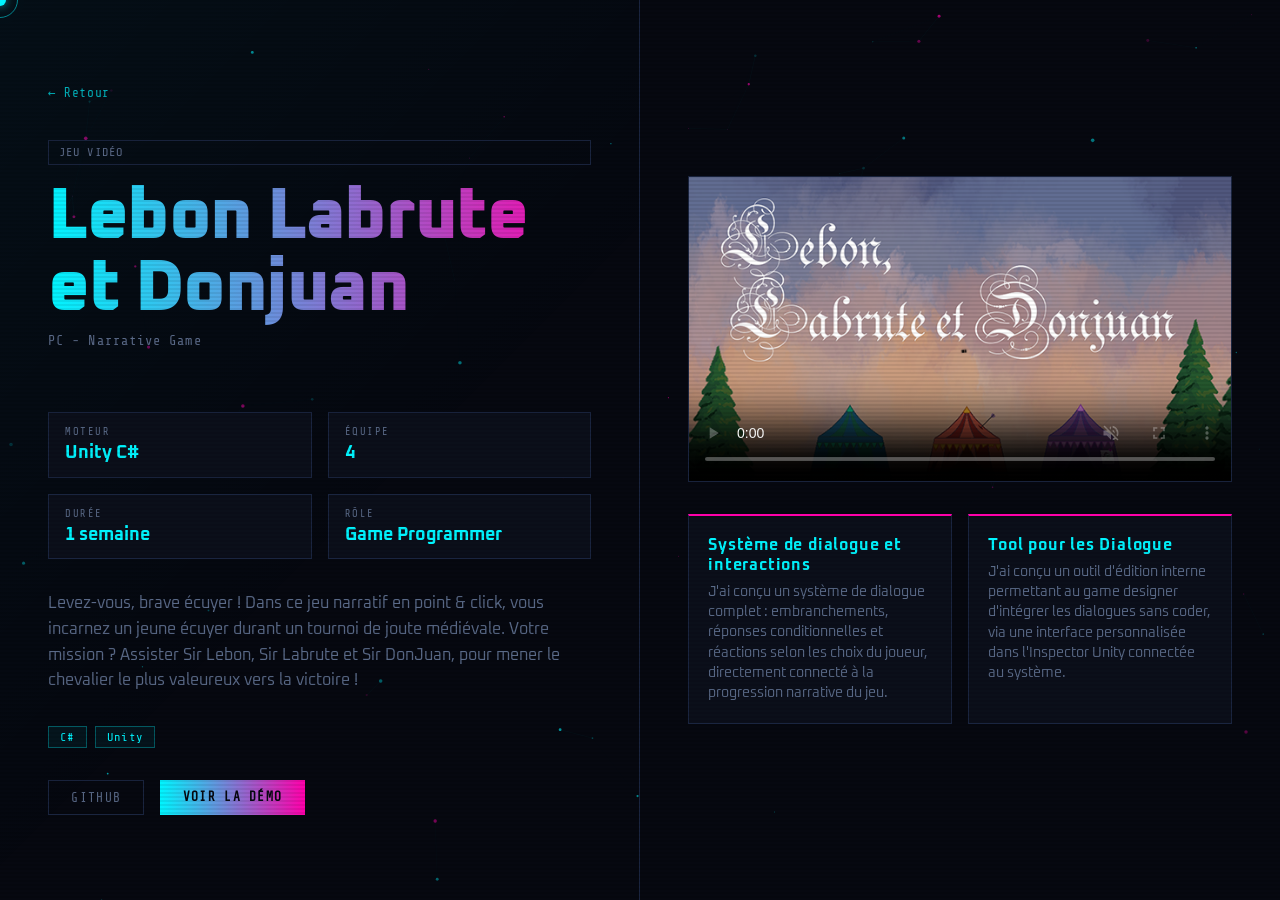
==== projects/bonBruteDonjuan.html @ 1b2c8c6f "Init portfolio repository" ====
<!DOCTYPE html>
<html lang="fr">
<head>
    <meta charset="UTF-8" />
    <meta name="viewport" content="width=device-width, initial-scale=1.0" />
    <title>Lebon Labrute et Donjuan - Narrative Game</title>
    <script src="../js/project.js" defer></script>
    <link href="https://fonts.googleapis.com/css2?family=Rajdhani:wght@300;400;600;700&family=Share+Tech+Mono&family=Oxanium:wght@400;700;800&display=swap" rel="stylesheet">
    <link rel="stylesheet" href="../css/project.css">
    <link rel="stylesheet" href="../css/style.css">
</head>
<body>
  <!-- Custom Cursor -->
  <div id="customCursor"></div>
  <div id="cursorTrail"></div>

  <!-- Particle Canvas -->
  <canvas id="bg-canvas"></canvas>

  <div class="project-layout">
    <!-- LEFT -->
    <aside class="project-left">
      <a href="../index.html" class="back-btn">← Retour</a>

      <span class="badge"><span>JEU VIDÉO</span></span>
      <h1>Lebon Labrute et Donjuan</h1>
      <p class="subtitle">PC - Narrative Game</p>

      <div class="meta">
        <div><span>MOTEUR</span><strong>Unity C#</strong></div>
        <div><span>ÉQUIPE</span><strong>4</strong></div>
        <div><span>DURÉE</span><strong>1 semaine</strong></div>
        <div><span>RÔLE</span><strong>Game Programmer</strong></div>
      </div>

      <p class="description">
        Levez-vous, brave écuyer ! Dans ce jeu narratif en point & click, vous incarnez un jeune écuyer durant un tournoi de joute médiévale. 
        Votre mission ? Assister Sir Lebon, Sir Labrute et Sir DonJuan, pour mener le chevalier le plus valeureux vers la victoire !
      </p>

      <div class="tags">
        <span>C#</span>
        <span>Unity</span>
      </div>

      <div class="links">
        <a href="https://github.com/Sayaka-Shen/LeBonLaBruteEtDonjuan">GitHub</a>
        <a href="https://exalt-ryu.itch.io/lebon-labrute-et-donjuan" class="primary">Voir la démo</a>
      </div>
    </aside>

    <!-- RIGHT -->
    <main class="project-right">
      <div class="preview-grid">
        <div class="preview-video">
          <video src="../assets/projects/bonBruteDonjuan/LeBonLaBruteDonjuan.mp4" poster="../assets/banners/BonBruteDonjuan_Banner.png" 
              controls preload="metadata" muted playsinline loop autoplay> 
              Votre navigateur ne supporte pas la balise vidéo.
          </video>
        </div>
      </div>

      <div class="contributions">
        <div>
          <h3>Système de dialogue et interactions</h3>
            <p>
              J'ai conçu un système de dialogue complet : embranchements, réponses conditionnelles et réactions selon les choix du joueur, 
              directement connecté à la progression narrative du jeu.
            </p>
        </div>
        <div>
            <h3>Tool pour les Dialogue</h3>
            <p>
              J'ai conçu un outil d'édition interne permettant au game designer d'intégrer les dialogues sans coder, via une interface personnalisée dans 
              l'Inspector Unity connectée au système.
            </p>
        </div>
      </div>
    </main>

  </div>
</body>
</html>
---- css/project.css ----
/* ========================= RESET & VARIABLES ========================= */
*, *::before, *::after 
{ 
    box-sizing: border-box; 
    margin: 0; 
    padding: 0; 
}

:root 
{
    --bg:        #050810;
    --bg2:       #0b0f1a;
    --bg3:       #0f1421;
    --border:    rgba(0,245,255,0.12);
    --cyan:      #00f5ff;
    --pink:      #ff00aa;
    --text:      #e8eaf0;
    --text-dim:  #7a8199;
    --font-head: 'Oxanium', sans-serif;
    --font-mono: 'Share Tech Mono', monospace;
    --font-body: 'Rajdhani', sans-serif;
}

html, body 
{
    height: 100%;
    background: var(--bg);
    color: var(--text);
    font-family: var(--font-body);
    overflow-x: hidden;
    cursor: none;
}

/* ========================= CUSTOM CURSOR ========================= */
#customCursor 
{
    position: fixed;
    width: 8px;
    height: 8px;
    background: var(--cyan);
    border-radius: 50%;
    pointer-events: none;
    transform: translate(-50%, -50%);
    z-index: 9999;
    transition: transform 0.1s ease;
    box-shadow: 0 0 8px var(--cyan);
}

#cursorTrail 
{
    position: fixed;
    width: 36px;
    height: 36px;
    border: 1px solid var(--cyan);
    border-radius: 50%;
    pointer-events: none;
    transform: translate(-50%, -50%);
    z-index: 9998;
    opacity: 0.5;
    transition: width 0.2s ease, height 0.2s ease, opacity 0.2s ease;
}

/* ========================= CANVAS BACKGROUND ========================= */
#bg-canvas 
{
    position: fixed;
    inset: 0;
    z-index: 0;
    pointer-events: none;
}

/* ========================= LAYOUT ========================= */
.project-layout 
{
    position: relative;
    z-index: 1;
    display: grid;
    grid-template-columns: 1fr 1fr;
    min-height: 100vh;
}

/* ========================= LEFT PANEL ========================= */
.project-left 
{
    padding: 3rem;
    border-right: 1px solid var(--border);
    display: flex;
    flex-direction: column;
    justify-content: center;
    background: linear-gradient(135deg, rgba(0,245,255,0.03) 0%, transparent 60%);
}

.back-btn 
{
    display: inline-flex;
    align-items: center;
    gap: 0.4rem;
    color: var(--cyan);
    text-decoration: none;
    font-family: var(--font-mono);
    font-size: 0.8rem;
    letter-spacing: 0.05em;
    margin-bottom: 2.5rem;
    opacity: 0.7;
    transition: opacity 0.2s;
    width: fit-content;
}

.back-btn:hover 
{ 
    opacity: 1; 
}

.project-left .badge 
{
    padding: .30rem 0.6rem;
    margin-bottom: 1rem;
}

h1 
{
    font-family: var(--font-head);
    font-size: clamp(2.5rem, 6vw, 4.5rem);
    font-weight: 800;
    line-height: 1;
    letter-spacing: -0.02em;
    background: linear-gradient(90deg, var(--cyan), var(--pink));
    -webkit-background-clip: text;
    -webkit-text-fill-color: transparent;
    background-clip: text;
    margin-bottom: 0.5rem;
}

.subtitle 
{
    font-family: var(--font-mono);
    font-size: 0.85rem;
    color: var(--text-dim);
    letter-spacing: 0.08em;
    margin-bottom: 2rem;
}

/* META GRID */
.meta 
{
    display: grid;
    grid-template-columns: repeat(2, 1fr);
    gap: 1rem;
    margin: 2rem 0;
}

.meta > div 
{
    background: var(--bg2);
    border: 1px solid var(--border);
    padding: 0.8rem 1rem;
    display: flex;
    flex-direction: column;
    gap: 0.25rem;
}

.meta span 
{
    font-family: var(--font-mono);
    font-size: 0.65rem;
    letter-spacing: 0.15em;
    color: var(--text-dim);
}

.meta strong 
{
    font-family: var(--font-head);
    font-size: 1.1rem;
    font-weight: 700;
    color: var(--cyan);
}

.description 
{
    color: var(--text-dim);
    font-size: 1rem;
    line-height: 1.6;
    margin-bottom: 2rem;
}

/* TAGS */
.tags 
{
    display: flex;
    flex-wrap: wrap;
    gap: 0.5rem;
    margin-bottom: 2rem;
}

.tags span 
{
    font-family: var(--font-mono);
    font-size: 0.75rem;
    letter-spacing: 0.1em;
    color: var(--cyan);
    border: 1px solid rgba(0,245,255,0.3);
    padding: 0.2rem 0.7rem;
    background: rgba(0,245,255,0.05);
}

/* LINKS */
.links 
{
    display: flex;
    gap: 1rem;
}

.links a 
{
    font-family: var(--font-mono);
    font-size: 0.8rem;
    letter-spacing: 0.1em;
    padding: 0.6rem 1.4rem;
    text-decoration: none;
    border: 1px solid var(--border);
    color: var(--text-dim);
    transition: all 0.2s;
    text-transform: uppercase;
}

.links a:hover 
{
    border-color: var(--cyan);
    color: var(--cyan);
    background: rgba(0,245,255,0.05);
}

.links a.primary 
{
    background: linear-gradient(90deg, var(--cyan), var(--pink));
    color: var(--bg);
    border: none;
    font-weight: 700;
}

.links a.primary:hover 
{
    opacity: 0.85;
    color: var(--bg);
}

/* ========================= RIGHT PANEL ========================= */
.project-right 
{
    padding: 3rem;
    display: flex;
    flex-direction: column;
    justify-content: center;
    gap: 2rem;
}

.preview-grid 
{
    display: grid;
    grid-template-columns: repeat(2, 1fr);
    gap: 1.5rem;
}

.preview-grid > .preview-video:only-child 
{
  grid-column: 1 / -1;
}

.preview-video 
{
    aspect-ratio: 16/9;
    
    background: var(--bg2);
    border: 1px solid var(--border);

    position: relative;
    overflow: hidden;
    display: flex;
    justify-content: center;
    align-items: center;
}

.preview-video img
{
    width: 100%;
    height: 100%;
    object-fit: cover;
}

.preview-video video
{
    width: 100%;
    height: 100%;
    object-fit: cover;
}

/* CONTRIBUTIONS */
.contributions 
{
    display: grid;
    grid-template-columns: 1fr 1fr;
    gap: 1rem;
}

.contributions > div 
{
    background: var(--bg2);
    border: 1px solid var(--border);
    padding: 1.2rem;
    border-top: 2px solid var(--pink);
    transition: border-color 0.2s;
}

.contributions > div:hover 
{
    border-color: var(--cyan);
    border-top-color: var(--cyan);
}

.contributions h3 
{
    font-family: var(--font-head);
    font-size: 1rem;
    font-weight: 700;
    color: var(--cyan);
    margin-bottom: 0.4rem;
    letter-spacing: 0.05em;
}

.contributions p 
{
    font-size: 0.85rem;
    color: var(--text-dim);
    line-height: 1.5;
}

/* ========================= FOOTER ========================= */
.site-footer 
{
    position: relative;
    z-index: 1;
    border-top: 1px solid var(--border);
    padding: 1.5rem 3rem;
    display: flex;
    justify-content: space-between;
    align-items: center;
    font-family: var(--font-mono);
    font-size: 0.72rem;
    color: var(--text-dim);
    letter-spacing: 0.05em;
}

.site-footer span 
{ 
    color: var(--cyan); 
}

/* =========================
    LIGHTBOX
========================= */
#lightbox 
{
  display: none;
  position: fixed;
  inset: 0;
  background: rgba(0, 0, 0, 0.93);
  z-index: 9999;
  align-items: center;
  justify-content: center;
  cursor: zoom-out;
  animation: lbFadeIn 0.2s ease;
}

#lightbox.active 
{
  display: flex;
}

#lightbox img 
{
  max-width: 90vw;
  max-height: 90vh;
  object-fit: contain;
  border-radius: 4px;
  box-shadow: 0 0 60px rgba(0, 245, 255, 0.15);
  cursor: default;
  animation: lbPop 0.25s cubic-bezier(0.34, 1.56, 0.64, 1);
}

#lightbox-close 
{
  position: fixed;
  top: 1.2rem;
  right: 1.5rem;
  font-size: 1.8rem;
  color: #fff;
  background: none;
  border: none;
  cursor: pointer;
  opacity: 0.6;
  transition: opacity 0.2s, transform 0.2s;
  z-index: 10000;
}

#lightbox-close:hover 
{
  opacity: 1;
  transform: scale(1.2);
}

@keyframes lbFadeIn 
{
  from 
  { 
    opacity: 0; 
  }
  
  to   
  { 
    opacity: 1;  
  }
}

@keyframes lbPop 
{
  from 
  { 
    transform: scale(0.85); 
    opacity: 0; 
  }

  to 
  { 
    transform: scale(1);    
    opacity: 1; 
  }
}

/* ========================= RESPONSIVE ========================= */
@media (max-width: 900px) 
{
    .project-layout 
    {
        grid-template-columns: 1fr;
        height: auto;
    }

    .project-left, .project-right 
    {
        padding: 2rem;
    }

    .project-left 
    {
        border-right: none;
        border-bottom: 1px solid var(--border);
    }

    .site-footer 
    {
        flex-direction: column;
        gap: 0.5rem;
        text-align: center;
        padding: 1.5rem;
    }

    .preview-grid 
    {
        grid-template-columns: 1fr;
    }
}


 @media (max-width: 480px) 
 {
    .project-left, .project-right 
    {
        padding: 1.5rem;
    }

    h1 
    {
        font-size: 2.2rem;
    }

    .meta 
    {
        grid-template-columns: 1fr 1fr;
        gap: 0.6rem;
    }

    .links 
    {
        flex-direction: column;
    }

    .links a 
    {
        text-align: center;
    }
}
---- css/style.css ----
/* ═══════════════════════════════════════════
   VARIABLES
═══════════════════════════════════════════ */
:root {
    --bg:       #060810;
    --bg2:      #0b0f1a;
    --bg3:      #0f1525;
    --cyan:     #00f5ff;
    --magenta:  #ff00aa;
    --text:     #c8d6f0;
    --text-dim: #5a6a88;
    --border:   #1a2540;
    --glow-c:   0 0 8px #00f5ff88, 0 0 24px #00f5ff33;
    --glow-m:   0 0 8px #ff00aa88, 0 0 24px #ff00aa33;
}


/* ═══════════════════════════════════════════
   RESET & BASE
═══════════════════════════════════════════ */
*, *::before, *::after {
    box-sizing: border-box;
    margin: 0;
    padding: 0;
}

html {
    scroll-behavior: smooth;
}

body {
    background: var(--bg);
    color: var(--text);
    font-family: 'Oxanium', sans-serif;
    overflow-x: hidden;
    cursor: none;
}

/* Scanlines overlay */
body::before {
    content: '';
    position: fixed;
    inset: 0;
    background: repeating-linear-gradient(
        0deg,
        transparent,
        transparent 2px,
        rgba(0, 0, 0, 0.07) 2px,
        rgba(0, 0, 0, 0.07) 4px
    );
    pointer-events: none;
    z-index: 1000;
}


/* ═══════════════════════════════════════════
   CANVAS
═══════════════════════════════════════════ */
#backgroundCanvas {
    position: fixed;
    inset: 0;
    z-index: 0;
    opacity: 0.6;
}


/* ═══════════════════════════════════════════
   CURSOR
═══════════════════════════════════════════ */
#customCursor,
#cursorTrail {
    position: fixed;
    pointer-events: none;
    z-index: 9999;
    transform: translate(-50%, -50%);
}

#customCursor {
    width: 12px;
    height: 12px;
    background: var(--cyan);
    border-radius: 50%;
    box-shadow: var(--glow-c);
    transition: transform 0.1s;
}

#cursorTrail {
    width: 36px;
    height: 36px;
    border: 1px solid var(--cyan);
    border-radius: 50%;
    opacity: 0.5;
    z-index: 9998;
    transition: width 0.2s, height 0.2s, opacity 0.2s;
}

@media (hover: none) {
    #cursor,
    #cursor-ring {
        display: none;
    }

    body {
        cursor: auto;
    }
}


/* ═══════════════════════════════════════════
   NAVIGATION
═══════════════════════════════════════════ */
nav {
    position: fixed;
    top: 0;
    left: 0;
    right: 0;
    z-index: 100;
    display: flex;
    align-items: center;
    justify-content: space-between;
    padding: 1.2rem 4rem;
    background: linear-gradient(to bottom, rgba(6, 8, 16, 0.96), transparent);
    backdrop-filter: blur(4px);
}

.nav-logo {
    font-family: 'Share Tech Mono', monospace;
    font-size: 1rem;
    color: var(--cyan);
    letter-spacing: 0.15em;
    text-shadow: var(--glow-c);
}

.nav-logo span {
    color: var(--magenta);
    text-shadow: var(--glow-m);
}

.nav-links {
    display: flex;
    gap: 2.5rem;
    list-style: none;
}

.nav-links a {
    font-family: 'Rajdhani', sans-serif;
    font-weight: 600;
    font-size: 0.85rem;
    letter-spacing: 0.2em;
    text-transform: uppercase;
    color: var(--text-dim);
    text-decoration: none;
    position: relative;
    transition: color 0.3s, text-shadow 0.3s;
}

.nav-links a::after {
    content: '';
    position: absolute;
    bottom: -4px;
    left: 0;
    right: 0;
    height: 1px;
    background: var(--cyan);
    transform: scaleX(0);
    transition: transform 0.3s;
}

.nav-links a:hover {
    color: var(--cyan);
    text-shadow: var(--glow-c);
}

.nav-links a:hover::after {
    transform: scaleX(1);
}

/* Hamburger button */
.nav-toggle {
    display: none;
    flex-direction: column;
    gap: 5px;
    background: none;
    border: none;
    cursor: pointer;
    padding: 4px;
    z-index: 200;
}

.nav-toggle span {
    display: block;
    width: 24px;
    height: 2px;
    background: var(--cyan);
    transition: all 0.3s;
}

.nav-toggle.open span:nth-child(1) { transform: translateY(7px)  rotate(45deg); }
.nav-toggle.open span:nth-child(2) { opacity: 0; }
.nav-toggle.open span:nth-child(3) { transform: translateY(-7px) rotate(-45deg); }

@media (max-width: 768px) {
    nav {
        padding: 1rem 1.5rem;
    }

    .nav-toggle {
        display: flex;
    }

    .nav-links {
        position: fixed;
        top: 0;
        right: -100%;
        bottom: 0;
        width: min(280px, 80vw);
        flex-direction: column;
        gap: 0;
        background: var(--bg2);
        border-left: 1px solid var(--border);
        padding: 5rem 2rem 2rem;
        transition: right 0.35s ease;
    }

    .nav-links.open {
        right: 0;
    }

    .nav-links li a {
        font-size: 1rem;
        padding: 1rem 0;
        display: block;
        border-bottom: 1px solid var(--border);
    }
}


/* ═══════════════════════════════════════════
   HERO
═══════════════════════════════════════════ */
#hero {
    position: relative;
    z-index: 1;
    min-height: 100vh;
    display: flex;
    flex-direction: column;
    justify-content: center;
    align-items: flex-start;
    padding: 6rem 6rem 4rem;
}

@media (max-width: 768px) {
    #hero {
        padding: 5rem 1.5rem 4rem;
    }
}

.hero-tag {
    font-family: 'Share Tech Mono', monospace;
    font-size: 0.8rem;
    color: var(--cyan);
    letter-spacing: 0.3em;
    text-transform: uppercase;
    margin-bottom: 1.5rem;
    opacity: 0;
    animation: fadeUp 0.8s 0.2s forwards;
}

.hero-tag::before {
    content: '> ';
}

h1.hero-name {
    font-family: 'Oxanium', sans-serif;
    font-weight: 800;
    font-size: clamp(3rem, 9vw, 7rem);
    line-height: 0.95;
    letter-spacing: -0.02em;
    color: #fff;
    opacity: 0;
    animation: fadeUp 0.8s 0.4s forwards;
}

.hero-name-accent {
    display: block;
    background: linear-gradient(90deg, var(--cyan), var(--magenta));
    -webkit-background-clip: text;
    -webkit-text-fill-color: transparent;
    background-clip: text;
}

.hero-title {
    font-family: 'Rajdhani', sans-serif;
    font-weight: 300;
    font-size: clamp(0.85rem, 2.5vw, 1.4rem);
    letter-spacing: 0.35em;
    text-transform: uppercase;
    color: var(--text-dim);
    margin-top: 1.2rem;
    margin-bottom: 2.5rem;
    opacity: 0;
    animation: fadeUp 0.8s 0.6s forwards;
}

/* Badges */
.hero-badges {
    display: flex;
    gap: 0.8rem;
    flex-wrap: wrap;
    margin-bottom: 3rem;
    opacity: 0;
    animation: fadeUp 0.8s 0.8s forwards;
}

.badge {
    font-family: 'Share Tech Mono', monospace;
    font-size: 0.75rem;
    padding: 0.35rem 0.9rem;
    border: 1px solid var(--border);
    color: var(--text-dim);
    letter-spacing: 0.1em;
    position: relative;
    transition: all 0.3s;
}

.badge::before
{
  content: '';
  position: absolute;
  inset: 0;
  background: var(--cyan);
  opacity: 0;
  transition: opacity 0.3s;
}

.badge:hover 
{
  color: var(--bg);
  border-color: var(--cyan);
}

.badge:hover::before 
{
  opacity: 1;
}

.badge span 
{
  position: relative;
  z-index: 1;
}

.badge.active 
{
  border-color: var(--cyan);
  color: var(--cyan);
  box-shadow: var(--glow-c);
}

.badge.active:hover 
{
  color: var(--bg);
}

.badge .active::before 
{
  content: '';
  position: absolute;
  inset: 0;
  background: cyan;
  color: black;
  opacity: 0;
  transition: opacity 0.3s;
}

/* CTA buttons */
.hero-cta {
    display: flex;
    gap: 1.2rem;
    flex-wrap: wrap;
    opacity: 0;
    animation: fadeUp 0.8s 1s forwards;
}

.btn {
    font-family: 'Rajdhani', sans-serif;
    font-weight: 700;
    font-size: 0.9rem;
    letter-spacing: 0.2em;
    text-transform: uppercase;
    text-decoration: none;
    padding: 0.8rem 2rem;
    position: relative;
    overflow: hidden;
    transition: all 0.3s;
}

.btn-primary {
    background: transparent;
    color: var(--cyan);
    border: 1px solid var(--cyan);
    box-shadow: var(--glow-c);
}

.btn-primary::before {
    content: '';
    position: absolute;
    inset: 0;
    background: var(--cyan);
    transform: translateX(-101%);
    transition: transform 0.3s;
}

.btn-primary:hover {
    color: var(--bg);
}

.btn-primary:hover::before {
    transform: translateX(0);
}

.btn-primary span {
    position: relative;
    z-index: 1;
}

.btn-secondary {
    background: transparent;
    color: var(--text-dim);
    border: 1px solid var(--border);
}

.btn-secondary:hover {
    color: var(--text);
    border-color: var(--text-dim);
}

.btn-secondary span {
    position: relative;
    z-index: 1;
}

/* Scroll hint */
.scroll-hint {
    position: absolute;
    bottom: 2.5rem;
    left: 50%;
    transform: translateX(-50%);
    display: flex;
    flex-direction: column;
    align-items: center;
    gap: 0.5rem;
    opacity: 0;
    animation: fadeIn 1s 1.8s forwards;
}

.scroll-hint span {
    font-family: 'Share Tech Mono', monospace;
    font-size: 0.65rem;
    letter-spacing: 0.2em;
    color: var(--text-dim);
}

.scroll-line {
    width: 1px;
    height: 40px;
    background: linear-gradient(to bottom, var(--cyan), transparent);
    animation: scrollPulse 2s infinite;
}

@media (max-width: 768px) {
    .scroll-hint {
        display: none;
    }
}


/* ═══════════════════════════════════════════
   DIVIDER
═══════════════════════════════════════════ */
.hex-divider {
    display: flex;
    align-items: center;
    gap: 1rem;
    margin: 0 6rem;
    opacity: 0.25;
}

.hex-divider::before {
    content: '';
    flex: 1;
    height: 1px;
    background: linear-gradient(90deg, transparent, var(--cyan));
}

.hex-divider::after {
    content: '';
    flex: 1;
    height: 1px;
    background: linear-gradient(90deg, var(--cyan), transparent);
}

.hex-divider span {
    font-family: 'Share Tech Mono', monospace;
    font-size: 0.6rem;
    color: var(--cyan);
    letter-spacing: 0.3em;
}

@media (max-width: 768px) {
    .hex-divider {
        margin: 0 1.5rem;
    }
}


/* ═══════════════════════════════════════════
   SECTIONS (shared)
═══════════════════════════════════════════ */
section {
    position: relative;
    z-index: 1;
    padding: 8rem 6rem;
}

@media (max-width: 768px) {
    section {
        padding: 5rem 1.5rem;
    }
}

.section-label {
    font-family: 'Share Tech Mono', monospace;
    font-size: 0.75rem;
    color: var(--magenta);
    letter-spacing: 0.4em;
    text-transform: uppercase;
    margin-bottom: 0.8rem;
}

.section-label::before {
    content: '// ';
}

h2.section-title {
    font-family: 'Oxanium', sans-serif;
    font-weight: 700;
    font-size: clamp(1.8rem, 4vw, 3rem);
    color: #fff;
    margin-bottom: 1rem;
    line-height: 1.1;
}

.section-line {
    width: 60px;
    height: 2px;
    background: linear-gradient(90deg, var(--cyan), transparent);
    margin-bottom: 4rem;
}


/* ═══════════════════════════════════════════
   ABOUT
═══════════════════════════════════════════ */
#about {
    background: linear-gradient(135deg, var(--bg2) 0%, var(--bg) 100%);
}

.about-grid {
    display: grid;
    grid-template-columns: 1fr 1fr;
    gap: 5rem;
    align-items: start;
}

@media (max-width: 1024px) {
    .about-grid {
        grid-template-columns: 1fr;
        gap: 3rem;
    }
}

.about-text p {
    font-family: 'Rajdhani', sans-serif;
    font-size: 1.1rem;
    font-weight: 400;
    line-height: 1.8;
    color: var(--text);
    margin-bottom: 1.5rem;
}

.about-text p strong {
    color: var(--cyan);
    font-weight: 600;
}

.skills-grid {
    display: grid;
    grid-template-columns: 1fr 1fr;
    gap: 0.8rem;
}

@media (max-width: 480px) {
    .skills-grid {
        grid-template-columns: 1fr;
    }
}

.skill-item {
    padding: 0.9rem 1.2rem;
    border: 1px solid var(--border);
    background: var(--bg3);
    position: relative;
    overflow: hidden;
    transition: border-color 0.3s, box-shadow 0.3s;
}

.skill-item:hover {
    border-color: var(--cyan);
    box-shadow: var(--glow-c);
}

.skill-item::before {
    content: '';
    position: absolute;
    top: 0;
    left: 0;
    width: 3px;
    height: 100%;
    background: var(--cyan);
}

.skill-name {
    font-family: 'Share Tech Mono', monospace;
    font-size: 0.85rem;
    color: var(--cyan);
}


/* ═══════════════════════════════════════════
   PROJECTS
═══════════════════════════════════════════ */
#projects {
    background: var(--bg);
}

/* Filter buttons */
.projects-filter {
    display: flex;
    gap: 0.8rem;
    flex-wrap: wrap;
    margin-bottom: 3rem;
}

.filter-btn {
    font-family: 'Share Tech Mono', monospace;
    font-size: 0.75rem;
    letter-spacing: 0.15em;
    text-transform: uppercase;
    padding: 0.5rem 1.2rem;
    background: transparent;
    border: 1px solid var(--border);
    color: var(--text-dim);
    cursor: pointer;
    transition: all 0.3s;
}

.filter-btn:hover,
.filter-btn.active {
    border-color: var(--cyan);
    color: var(--cyan);
    box-shadow: var(--glow-c);
}

/* Grid */
.projects-grid 
{
  display: grid;
  grid-template-columns: repeat(6, 1fr);
  gap: 1.5rem;
}

@media (max-width: 1024px) {
    .projects-grid {
        grid-template-columns: repeat(2, 1fr);
    }

    .project-featured {
        grid-column: span 2;
    }
}

@media (max-width: 600px) {
    .projects-grid {
        grid-template-columns: 1fr;
    }

    .project-card.featured {
        grid-column: span 1;
    }
}

/* Card */
.project-card
{
  background: var(--bg2);
  border: 1px solid var(--border);
  position: relative;
  overflow: hidden;
  transition: border-color 0.4s, transform 0.4s, box-shadow 0.4s;
}

.project-card:hover 
{
  border-color: var(--cyan);
  transform: translateY(-6px);
  box-shadow: 0 20px 60px rgba(0, 245, 255, 0.1), var(--glow-c);
}

.project-card.featured {
    grid-column: span 2;
}

/* Thumbnail */
.project-thumb 
{
  width: 100%;
  aspect-ratio: 16 / 9;
  background: var(--bg3);
  position: relative;
  overflow: hidden;
}

.project-thumb-inner 
{
  width: 100%;
  height: 100%;
  display: flex;
  align-items: center;
  justify-content: center;
  position: relative;
}

.project-thumb-inner img
{
  width: 100%;
  height: 100%;
  object-fit: cover;
}


/* Type badge */
.project-type-badge {
    position: absolute;
    top: 1rem;
    right: 1rem;
    font-family: 'Share Tech Mono', monospace;
    font-size: 0.65rem;
    letter-spacing: 0.15em;
    text-transform: uppercase;
    padding: 0.25rem 0.6rem;
}

.type-game {
    background: rgba(0, 245, 255, 0.1);
    border: 1px solid var(--cyan);
    color: var(--cyan);
}

.type-app {
    background: rgba(255, 0, 170, 0.1);
    border: 1px solid var(--magenta);
    color: var(--magenta);
}

/* Body */
.project-body {
    padding: 1.5rem;
}

.project-tech {
    display: flex;
    gap: 0.5rem;
    flex-wrap: wrap;
    margin-bottom: 0.8rem;
}

.tech-tag {
    font-family: 'Share Tech Mono', monospace;
    font-size: 0.65rem;
    color: var(--text-dim);
    letter-spacing: 0.1em;
    padding: 0.2rem 0.5rem;
    border: 1px solid var(--border);
}

.project-title 
{
    font-family: 'Oxanium', sans-serif;
    font-weight: 700;
    font-size: 1.15rem;
    color: #fff;
    margin-bottom: 0.6rem;
}

.project-info
{
  font-family: 'Rajdhani', sans-serif;
  font-size: 1rem;
  color: var(--cyan);
  margin: 0 0 .5rem 0;
}

.project-desc {
    font-family: 'Rajdhani', sans-serif;
    font-size: 1rem;
    color: var(--text-dim);
    line-height: 1.6;
    margin-bottom: 1.2rem;
}

.project-links {
    display: flex;
    gap: 1rem;
}

.project-link {
    font-family: 'Share Tech Mono', monospace;
    font-size: 0.72rem;
    letter-spacing: 0.15em;
    text-transform: uppercase;
    color: var(--cyan);
    text-decoration: none;
    transition: text-shadow 0.3s;
}

.project-link:hover {
    text-shadow: var(--glow-c);
}

.project-link.secondary {
    color: var(--text-dim);
}

.project-link.secondary:hover {
    color: var(--text);
    text-shadow: none;
}


/* ═══════════════════════════════════════════
   CONTACT
═══════════════════════════════════════════ */
#contact {
    background: linear-gradient(135deg, var(--bg2), var(--bg));
}

.contact-intro {
    font-family: 'Rajdhani', sans-serif;
    font-size: 1.05rem;
    color: var(--text);
    line-height: 1.8;
    max-width: 520px;
    margin-bottom: 3rem;
}

.contact-links {
    display: flex;
    flex-direction: column;
    gap: 1rem;
    max-width: 480px;
}

@media (max-width: 768px) {
    .contact-links {
        max-width: 100%;
    }
}

.contact-link {
    display: flex;
    align-items: center;
    gap: 1.2rem;
    text-decoration: none;
    padding: 1.1rem 1.4rem;
    border: 1px solid var(--border);
    background: var(--bg3);
    transition: border-color 0.3s, box-shadow 0.3s, transform 0.3s;
}

.contact-link:hover {
    border-color: var(--cyan);
    box-shadow: var(--glow-c);
    transform: translateX(6px);
}

.contact-link-icon {
    font-size: 1.1rem;
    width: 1.8rem;
    text-align: center;
    flex-shrink: 0;
}

.contact-link-label {
    font-family: 'Share Tech Mono', monospace;
    font-size: 0.65rem;
    color: var(--text-dim);
    letter-spacing: 0.15em;
    text-transform: uppercase;
    margin-bottom: 0.25rem;
}

.contact-link-text {
    font-family: 'Rajdhani', sans-serif;
    font-size: 1rem;
    font-weight: 600;
    color: var(--text);
}


/* ═══════════════════════════════════════════
   FOOTER
═══════════════════════════════════════════ */
footer {
    position: relative;
    z-index: 1;
    padding: 2rem 6rem;
    border-top: 1px solid var(--border);
    display: flex;
    align-items: center;
    justify-content: space-between;
    flex-wrap: wrap;
    gap: 0.5rem;
}

footer p {
    font-family: 'Share Tech Mono', monospace;
    font-size: 0.72rem;
    color: var(--text-dim);
    letter-spacing: 0.1em;
}

footer span {
    color: var(--cyan);
}

@media (max-width: 768px) {
    footer {
        padding: 2rem 1.5rem;
        flex-direction: column;
        align-items: flex-start;
    }
}


/* ═══════════════════════════════════════════
   ANIMATIONS
═══════════════════════════════════════════ */
@keyframes fadeUp {
    from { opacity: 0; transform: translateY(20px); }
    to   { opacity: 1; transform: translateY(0); }
}

@keyframes fadeIn {
    from { opacity: 0; }
    to   { opacity: 1; }
}

@keyframes scrollPulse {
    0%, 100% { opacity: 1; }
    50%       { opacity: 0.3; }
}


/* ═══════════════════════════════════════════
   GLITCH EFFECT
═══════════════════════════════════════════ */
@keyframes glitch-before {
    0%, 80%, 100% { opacity: 0; transform: translate(0); }
    82%  { opacity: 1; transform: translate(-4px,  0); }
    85%  { opacity: 1; transform: translate(-4px,  2px); }
    88%  { opacity: 0; }
}

@keyframes glitch-after {
    0%, 83%, 100% { opacity: 0; transform: translate(0); }
    85%  { opacity: 1; transform: translate(4px,  0); }
    88%  { opacity: 1; transform: translate(4px, -2px); }
    91%  { opacity: 0; }
}

.glitch-wrap {
    position: relative;
    display: inline-block;
}

.glitch-wrap::before,
.glitch-wrap::after {
    content: attr(data-text);
    position: absolute;
    top: 0;
    left: 0;
    width: 100%;
    height: 100%;
    font-size: inherit;
    font-weight: inherit;
    font-family: inherit;
    opacity: 0;
}

.glitch-wrap::before {
    color: var(--cyan);
    text-shadow: -2px 0 var(--cyan);
    animation: glitch-before 3s infinite;
}

.glitch-wrap::after {
    color: var(--magenta);
    text-shadow: 2px 0 var(--magenta);
    animation: glitch-after 3s infinite;
}


/* ═══════════════════════════════════════════
   REVEAL ON SCROLL
═══════════════════════════════════════════ */
.reveal {
    opacity: 0;
    transform: translateY(30px);
    transition: opacity 0.7s ease, transform 0.7s ease;
}

.reveal.visible {
    opacity: 1;
    transform: translateY(0);
}
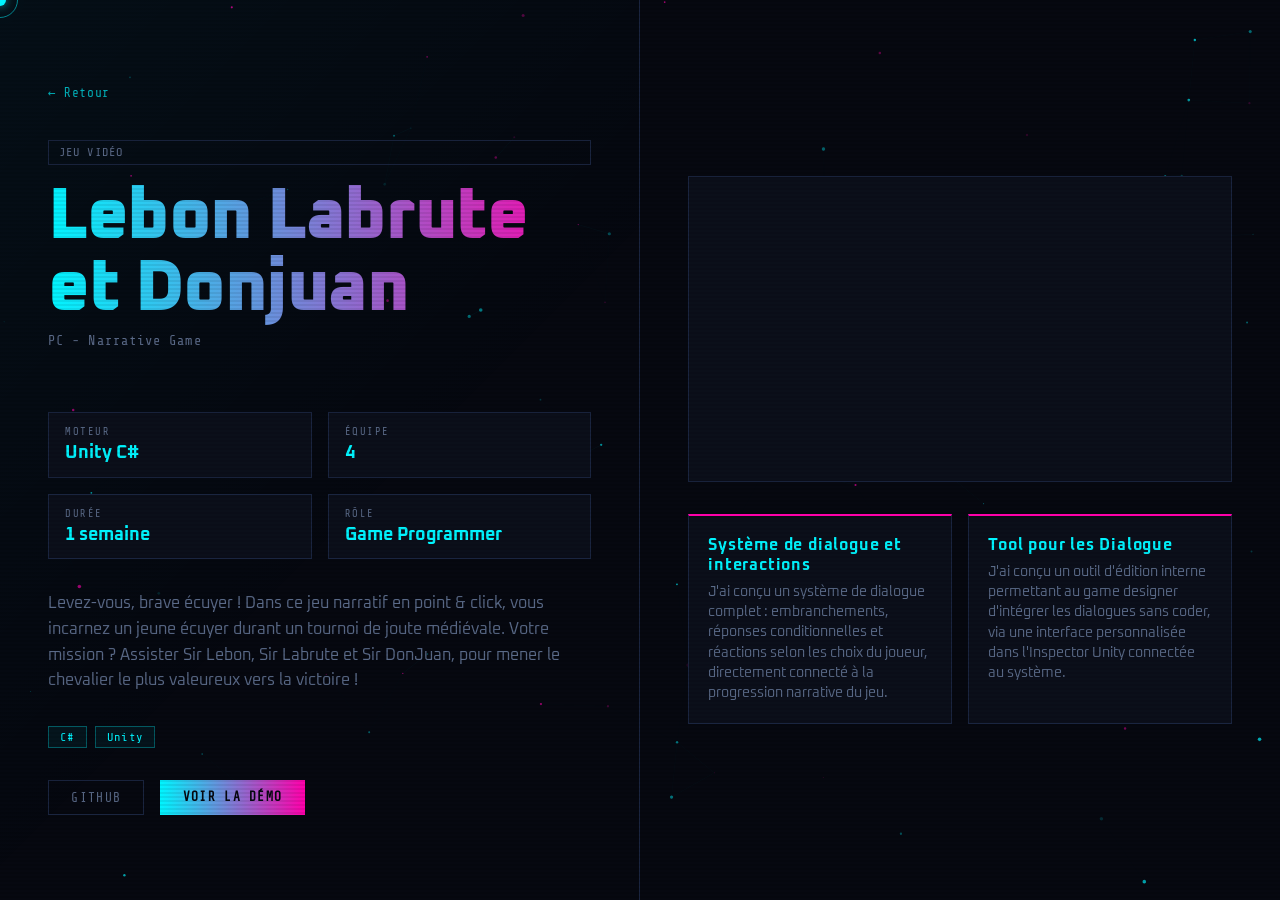
==== commit 4445b076: "edit: video link from file videos to youtube not listed videos of the differents projects" ====
--- a/projects/bonBruteDonjuan.html
+++ b/projects/bonBruteDonjuan.html
@@ -53,10 +53,7 @@
     <main class="project-right">
       <div class="preview-grid">
         <div class="preview-video">
-          <video src="../assets/projects/bonBruteDonjuan/LeBonLaBruteDonjuan.mp4" poster="../assets/banners/BonBruteDonjuan_Banner.png" 
-              controls preload="metadata" muted playsinline loop autoplay> 
-              Votre navigateur ne supporte pas la balise vidéo.
-          </video>
+          <iframe src="https://www.youtube.com/embed/z9Un656nDcY?autoplay=1&mute=1&loop=1&playlist=z9Un656nDcY" frameborder="0" allow="autoplay; encrypted-media;" referrerpolicy="strict-origin-when-cross-origin" allowfullscreen></iframe>
         </div>
       </div>
 
--- a/css/project.css
+++ b/css/project.css
@@ -287,7 +287,7 @@
     object-fit: cover;
 }
 
-.preview-video video
+.preview-video iframe
 {
     width: 100%;
     height: 100%;
--- a/css/style.css
+++ b/css/style.css
@@ -199,16 +199,23 @@
 .nav-toggle.open span:nth-child(2) { opacity: 0; }
 .nav-toggle.open span:nth-child(3) { transform: translateY(-7px) rotate(-45deg); }
 
-@media (max-width: 768px) {
-    nav {
+@media (max-width: 768px) 
+{
+    nav 
+    {
+        backdrop-filter: none;       
+        -webkit-backdrop-filter: none;
         padding: 1rem 1.5rem;
-    }
-
-    .nav-toggle {
+        background: rgba(6, 8, 16, 0.96)
+    }
+
+    .nav-toggle 
+    {
         display: flex;
     }
 
-    .nav-links {
+    .nav-links 
+    {
         position: fixed;
         top: 0;
         right: -100%;
@@ -216,17 +223,19 @@
         width: min(280px, 80vw);
         flex-direction: column;
         gap: 0;
-        background: var(--bg2);
+        background: #0b0f1a;
         border-left: 1px solid var(--border);
         padding: 5rem 2rem 2rem;
         transition: right 0.35s ease;
     }
 
-    .nav-links.open {
+    .nav-links.open 
+    {
         right: 0;
     }
 
-    .nav-links li a {
+    .nav-links li a 
+    {
         font-size: 1rem;
         padding: 1rem 0;
         display: block;
@@ -851,8 +860,33 @@
 /* ═══════════════════════════════════════════
    CONTACT
 ═══════════════════════════════════════════ */
-#contact {
+#contact 
+{
+    display: flex;
+    justify-content: space-between;
+    align-items: stretch;
+    padding: 0;
     background: linear-gradient(135deg, var(--bg2), var(--bg));
+}
+
+.LeftContact
+{
+    flex: 2;
+    padding: 8rem 6rem;
+}
+
+.RightContact
+{
+    flex: 1;
+    padding: 8rem 6rem;
+    overflow: hidden;
+}
+
+.RightContact img
+{
+    width: 100%;
+    height: 100%;
+    object-fit: cover;
 }
 
 .contact-intro {
@@ -915,6 +949,25 @@
     font-size: 1rem;
     font-weight: 600;
     color: var(--text);
+}
+
+@media (max-width: 768px) 
+{
+    #contact 
+    {
+        flex-direction: column;
+    }
+
+    .LeftContact 
+    {
+        padding: 5rem 1.5rem 2rem;
+    }
+
+    .RightContact 
+    {
+        width: 100%;
+        min-height: 350px;
+    }
 }
 
 
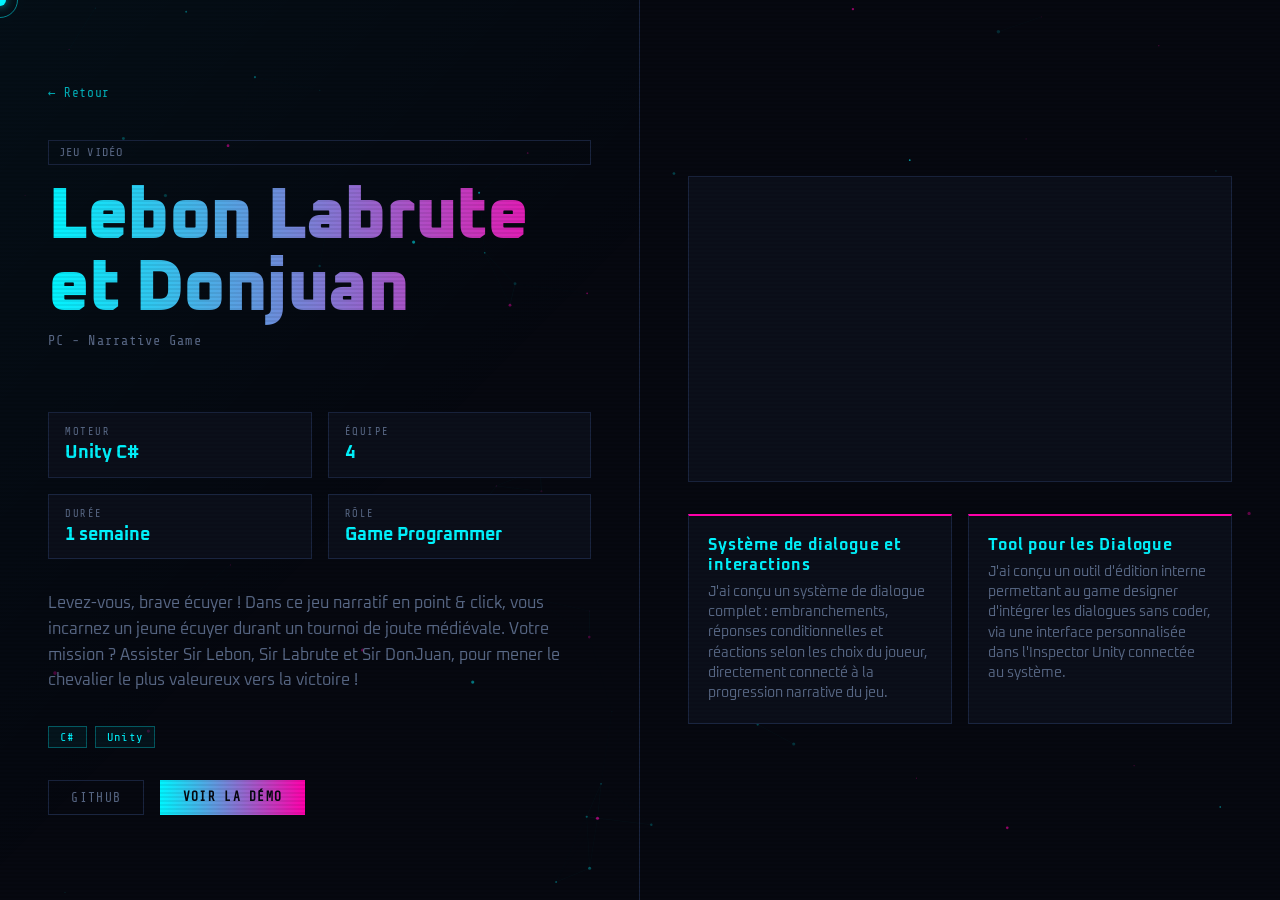
==== commit b0965340: "edit: project page back in home page button to projects section directly" ====
--- a/projects/bonBruteDonjuan.html
+++ b/projects/bonBruteDonjuan.html
@@ -20,7 +20,7 @@
   <div class="project-layout">
     <!-- LEFT -->
     <aside class="project-left">
-      <a href="../index.html" class="back-btn">← Retour</a>
+      <a href="../index.html#projects" class="back-btn">← Retour</a>
 
       <span class="badge"><span>JEU VIDÉO</span></span>
       <h1>Lebon Labrute et Donjuan</h1>
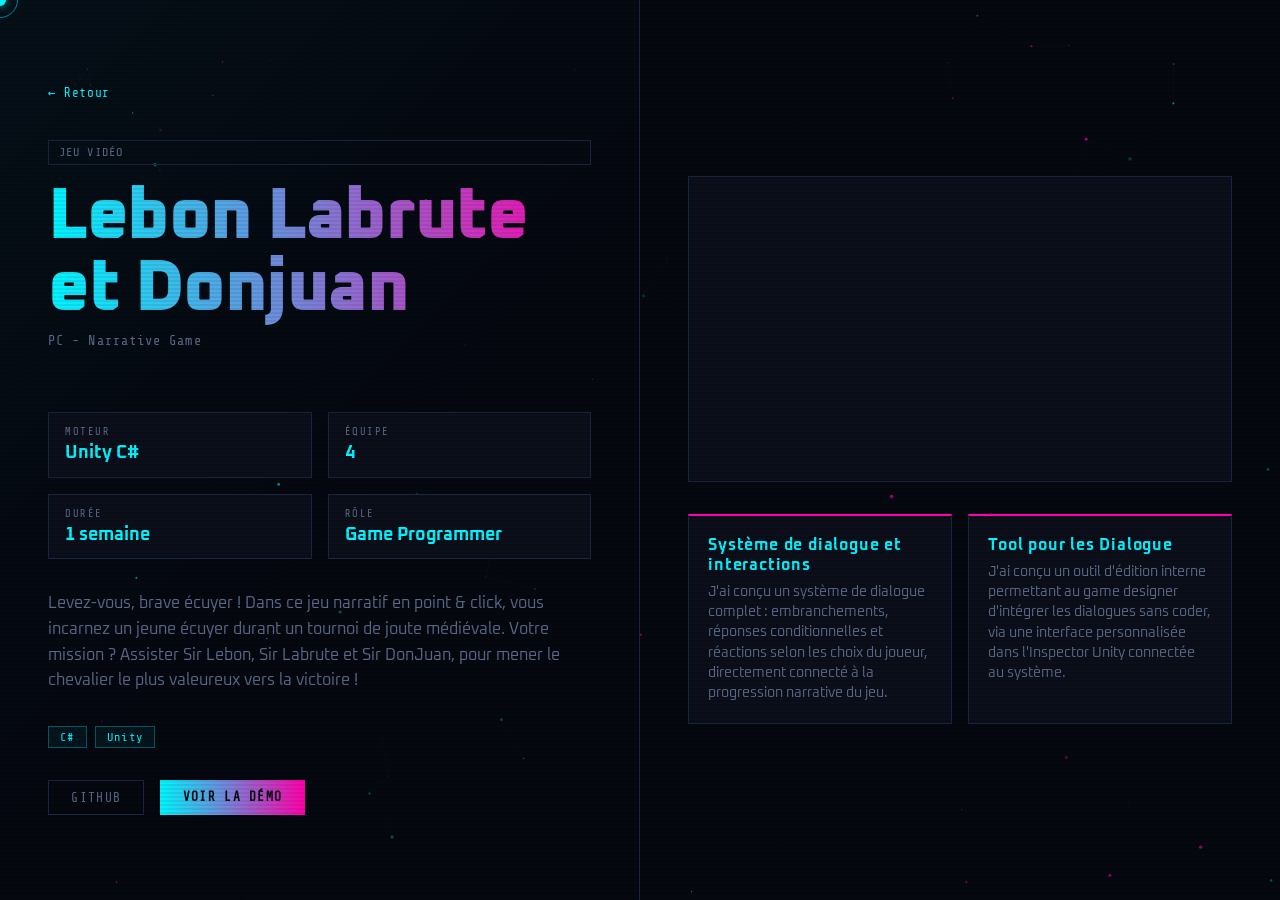
==== commit 158ca083: "add: entry animation for projects pages" ====
--- a/projects/bonBruteDonjuan.html
+++ b/projects/bonBruteDonjuan.html
@@ -20,30 +20,30 @@
   <div class="project-layout">
     <!-- LEFT -->
     <aside class="project-left">
-      <a href="../index.html#projects" class="back-btn">← Retour</a>
+      <a href="../index.html#projects" class="back-btn reveal">← Retour</a>
 
-      <span class="badge"><span>JEU VIDÉO</span></span>
-      <h1>Lebon Labrute et Donjuan</h1>
-      <p class="subtitle">PC - Narrative Game</p>
+      <span class="badge reveal"><span>JEU VIDÉO</span></span>
+      <h1 class="reveal">Lebon Labrute et Donjuan</h1>
+      <p class="subtitle reveal">PC - Narrative Game</p>
 
       <div class="meta">
-        <div><span>MOTEUR</span><strong>Unity C#</strong></div>
-        <div><span>ÉQUIPE</span><strong>4</strong></div>
-        <div><span>DURÉE</span><strong>1 semaine</strong></div>
-        <div><span>RÔLE</span><strong>Game Programmer</strong></div>
+        <div class="reveal"><span>MOTEUR</span><strong>Unity C#</strong></div>
+        <div class="reveal"><span>ÉQUIPE</span><strong>4</strong></div>
+        <div class="reveal"><span>DURÉE</span><strong>1 semaine</strong></div>
+        <div class="reveal"><span>RÔLE</span><strong>Game Programmer</strong></div>
       </div>
 
-      <p class="description">
+      <p class="description reveal">
         Levez-vous, brave écuyer ! Dans ce jeu narratif en point & click, vous incarnez un jeune écuyer durant un tournoi de joute médiévale. 
         Votre mission ? Assister Sir Lebon, Sir Labrute et Sir DonJuan, pour mener le chevalier le plus valeureux vers la victoire !
       </p>
 
-      <div class="tags">
+      <div class="tags reveal">
         <span>C#</span>
         <span>Unity</span>
       </div>
 
-      <div class="links">
+      <div class="links reveal">
         <a href="https://github.com/Sayaka-Shen/LeBonLaBruteEtDonjuan">GitHub</a>
         <a href="https://exalt-ryu.itch.io/lebon-labrute-et-donjuan" class="primary">Voir la démo</a>
       </div>
@@ -52,12 +52,12 @@
     <!-- RIGHT -->
     <main class="project-right">
       <div class="preview-grid">
-        <div class="preview-video">
+        <div class="preview-video reveal">
           <iframe src="https://www.youtube.com/embed/z9Un656nDcY?autoplay=1&mute=1&loop=1&playlist=z9Un656nDcY" frameborder="0" allow="autoplay; encrypted-media;" referrerpolicy="strict-origin-when-cross-origin" allowfullscreen></iframe>
         </div>
       </div>
 
-      <div class="contributions">
+      <div class="contributions reveal">
         <div>
           <h3>Système de dialogue et interactions</h3>
             <p>
--- a/css/style.css
+++ b/css/style.css
@@ -689,12 +689,15 @@
   gap: 1.5rem;
 }
 
-@media (max-width: 1024px) {
-    .projects-grid {
+@media (max-width: 1024px) 
+{
+    .projects-grid 
+    {
         grid-template-columns: repeat(2, 1fr);
     }
 
-    .project-featured {
+    .project-featured 
+    {
         grid-column: span 2;
     }
 }
@@ -757,7 +760,6 @@
   object-fit: cover;
 }
 
-
 /* Type badge */
 .project-type-badge {
     position: absolute;
@@ -864,32 +866,35 @@
 {
     display: flex;
     justify-content: space-between;
-    align-items: stretch;
+    align-items: center;
     padding: 0;
     background: linear-gradient(135deg, var(--bg2), var(--bg));
 }
 
 .LeftContact
 {
-    flex: 2;
-    padding: 8rem 6rem;
-}
-
-.RightContact
-{
     flex: 1;
     padding: 8rem 6rem;
+}
+
+.RightContact
+{
+    width: 40%;
+    height: 30%;
     overflow: hidden;
+    position: relative;
+    padding: 8rem 6rem;
 }
 
 .RightContact img
 {
     width: 100%;
     height: 100%;
-    object-fit: cover;
-}
-
-.contact-intro {
+    object-fit: contain;
+}
+
+.contact-intro 
+{
     font-family: 'Rajdhani', sans-serif;
     font-size: 1.05rem;
     color: var(--text);
@@ -905,8 +910,10 @@
     max-width: 480px;
 }
 
-@media (max-width: 768px) {
-    .contact-links {
+@media (max-width: 768px) 
+{
+    .contact-links 
+    {
         max-width: 100%;
     }
 }
@@ -969,6 +976,26 @@
         min-height: 350px;
     }
 }
+
+@media (max-width: 1024px) 
+{
+    #contact 
+    {
+        flex-direction: column;
+    }
+
+    .LeftContact 
+    {
+        padding: 5rem 1.5rem 2rem;
+    }
+
+    .RightContact 
+    {
+        width: 100%;
+        min-height: 350px;
+    }
+}
+
 
 
 /* ═══════════════════════════════════════════
